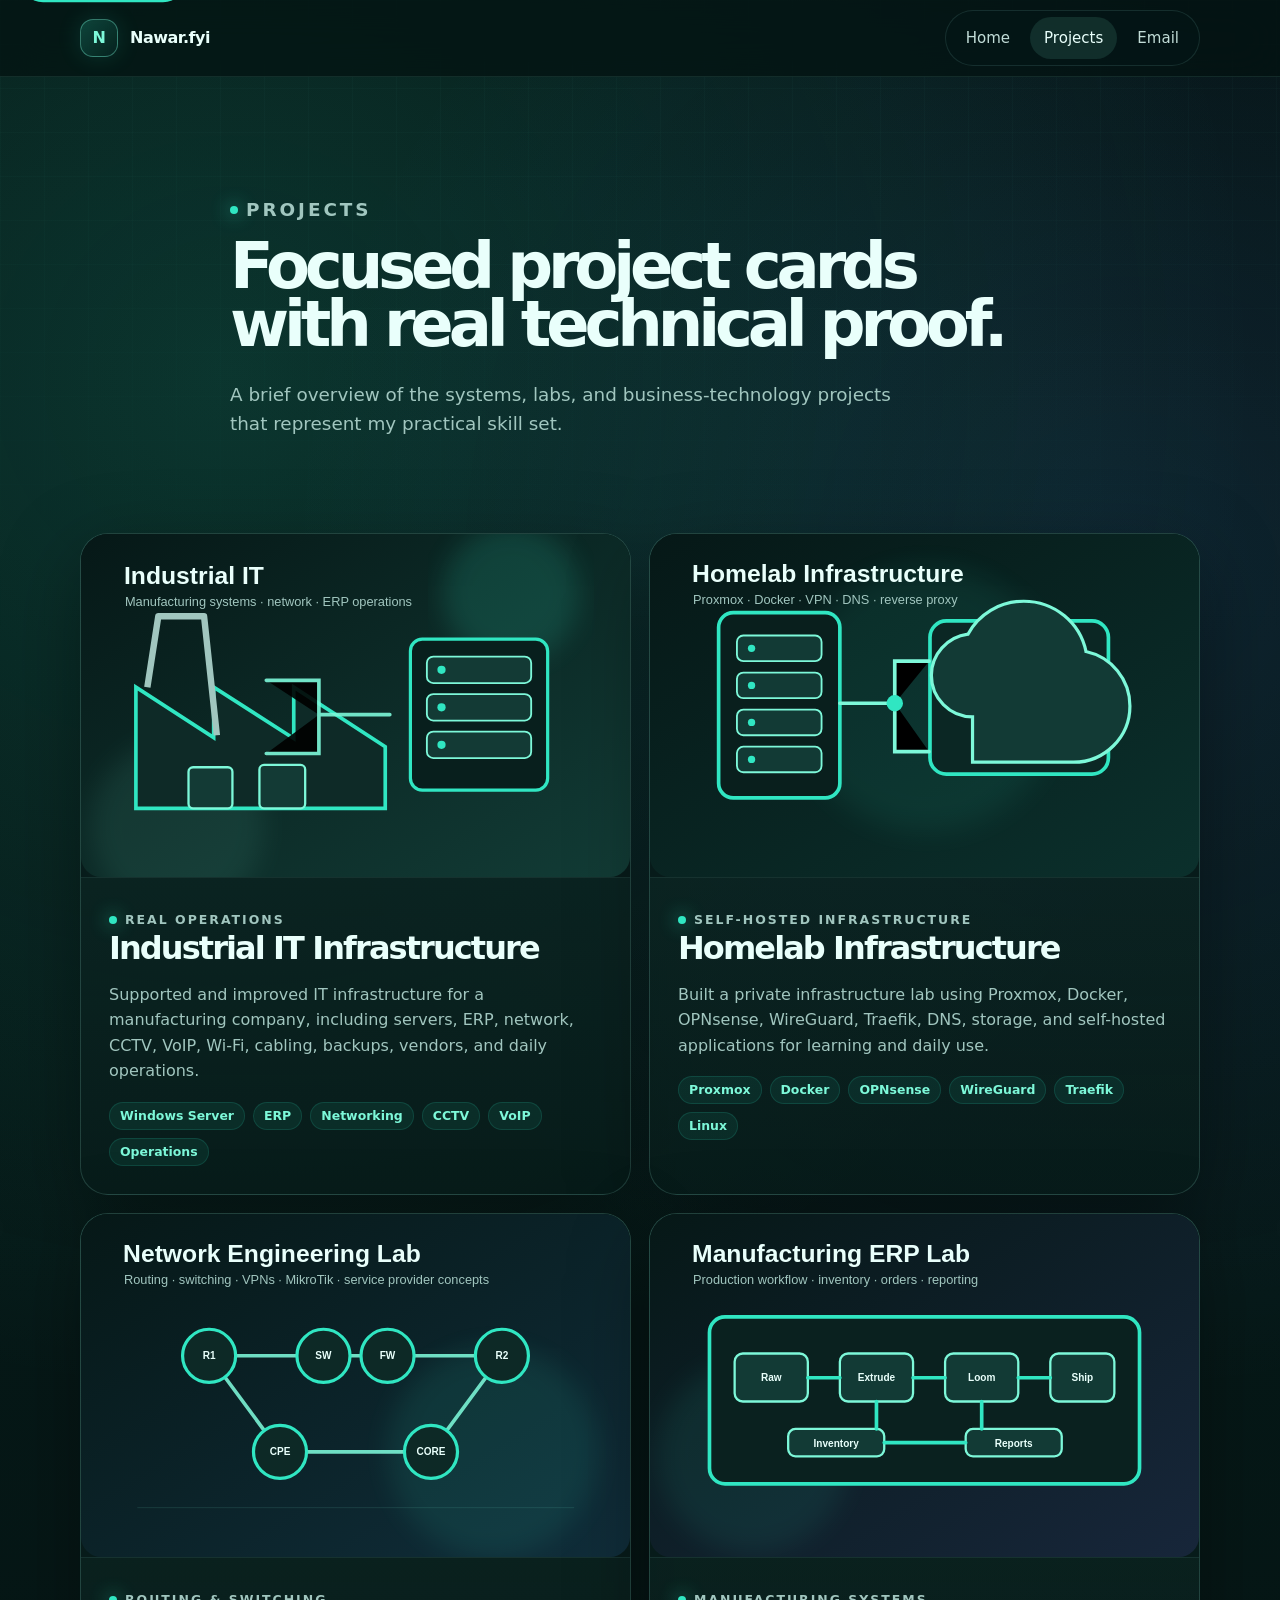
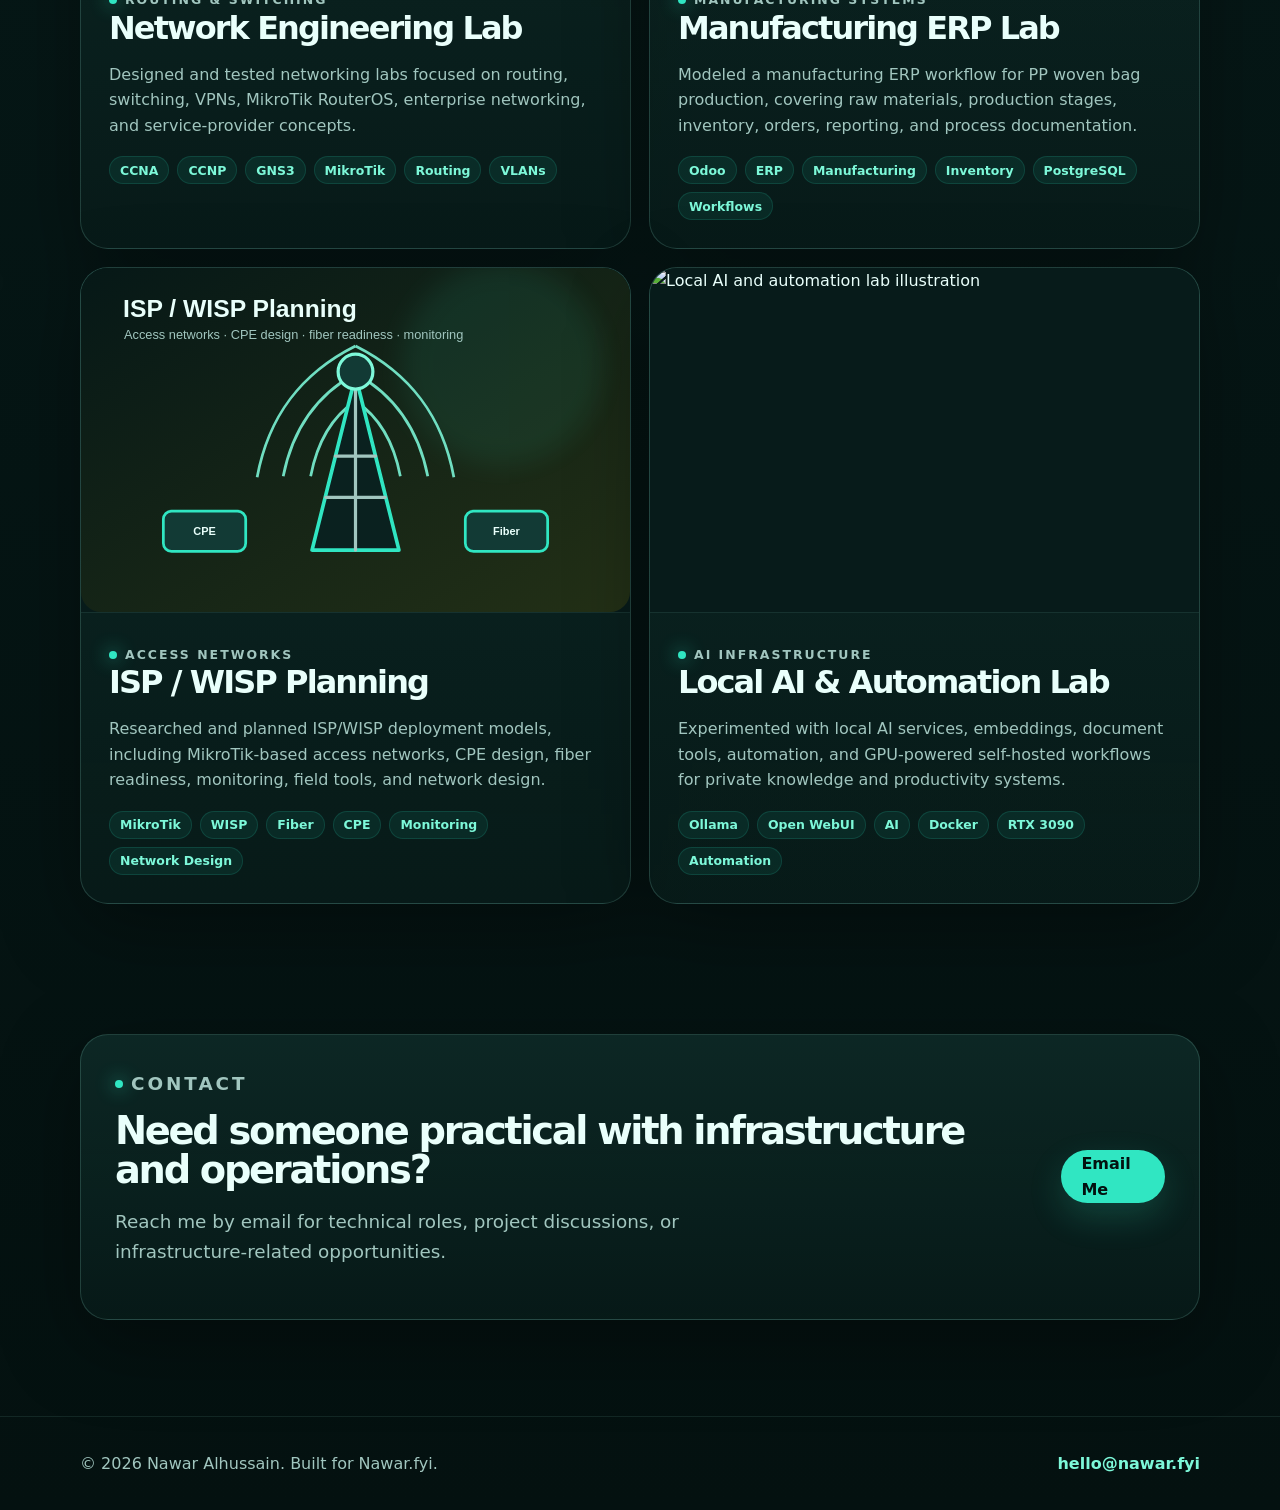
==== projects.html @ 10128030 "Add files via upload" ====
<!doctype html>
<html lang="en">
<head>
  <meta charset="utf-8" />
  <meta name="viewport" content="width=device-width, initial-scale=1" />
  <title>Projects — Nawar Alhussain</title>
  <meta name="description" content="Selected infrastructure, networking, ERP, WISP, and homelab projects by Nawar Alhussain." />
  <meta name="theme-color" content="#061817" />
  <meta property="og:title" content="Projects — Nawar Alhussain" />
  <meta property="og:description" content="Infrastructure, networking, ERP, WISP, and homelab projects." />
  <meta property="og:type" content="website" />
  <meta property="og:url" content="https://nawar.fyi/projects.html" />
  <meta property="og:image" content="https://nawar.fyi/assets/img/og-image.svg" />
  <link rel="icon" href="assets/img/favicon.svg" type="image/svg+xml" />
  <link rel="stylesheet" href="assets/css/styles.css" />
</head>
<body data-page="projects">
  <a class="skip-link" href="#main">Skip to content</a>
  <div id="site-header"></div>
  <main id="main"></main>
  <div id="site-footer"></div>
  <script src="assets/js/site-config.js"></script>
  <script src="assets/js/app.js"></script>
</body>
</html>
---- assets/css/styles.css ----
:root {
  --bg: #061817;
  --bg-soft: #0a211f;
  --bg-card: rgba(14, 42, 39, 0.82);
  --bg-card-solid: #0e2a27;
  --text: #e9fffb;
  --muted: #a1c6bf;
  --muted-strong: #c2ddd8;
  --line: rgba(148, 230, 216, 0.18);
  --accent: #30e6c2;
  --accent-2: #7df8d9;
  --accent-dark: #0a8f7d;
  --shadow: 0 24px 80px rgba(0, 0, 0, 0.35);
  --radius-lg: 28px;
  --radius-md: 20px;
  --radius-sm: 14px;
  --container: 1120px;
}

* { box-sizing: border-box; }

html {
  scroll-behavior: smooth;
  background: var(--bg);
}

body {
  margin: 0;
  font-family: Inter, ui-sans-serif, system-ui, -apple-system, BlinkMacSystemFont, "Segoe UI", sans-serif;
  background:
    radial-gradient(circle at 18% 12%, rgba(48, 230, 194, 0.16), transparent 35%),
    radial-gradient(circle at 88% 18%, rgba(83, 149, 255, 0.12), transparent 30%),
    linear-gradient(180deg, #041211 0%, var(--bg) 42%, #041110 100%);
  color: var(--text);
  line-height: 1.6;
  min-height: 100vh;
}

body::before {
  content: "";
  position: fixed;
  inset: 0;
  pointer-events: none;
  background-image:
    linear-gradient(rgba(125, 248, 217, 0.035) 1px, transparent 1px),
    linear-gradient(90deg, rgba(125, 248, 217, 0.035) 1px, transparent 1px);
  background-size: 44px 44px;
  mask-image: linear-gradient(180deg, rgba(0,0,0,0.78), transparent 75%);
}

img {
  max-width: 100%;
  display: block;
}

a {
  color: inherit;
  text-decoration: none;
}

p, h1, h2, h3 { margin-top: 0; }

.container {
  width: min(var(--container), calc(100% - 40px));
  margin-inline: auto;
}

.narrow {
  max-width: 820px;
}

.skip-link {
  position: absolute;
  left: 20px;
  top: 20px;
  transform: translateY(-140%);
  padding: 10px 14px;
  border-radius: 999px;
  background: var(--accent);
  color: #03110f;
  font-weight: 800;
  z-index: 100;
}

.skip-link:focus { transform: translateY(0); }

.site-header {
  position: sticky;
  top: 0;
  z-index: 20;
  backdrop-filter: blur(20px);
  background: rgba(4, 18, 17, 0.72);
  border-bottom: 1px solid rgba(148, 230, 216, 0.10);
}

.nav-wrap {
  display: flex;
  align-items: center;
  justify-content: space-between;
  min-height: 76px;
  gap: 24px;
}

.brand {
  display: inline-flex;
  align-items: center;
  gap: 12px;
  font-weight: 850;
  letter-spacing: -0.03em;
}

.brand-mark {
  display: grid;
  place-items: center;
  width: 38px;
  height: 38px;
  border: 1px solid rgba(125, 248, 217, 0.38);
  border-radius: 13px;
  background: linear-gradient(135deg, rgba(48, 230, 194, 0.22), rgba(48, 230, 194, 0.05));
  color: var(--accent-2);
  box-shadow: 0 0 24px rgba(48, 230, 194, 0.14);
}

.brand-text { color: var(--text); }

.site-nav {
  display: flex;
  align-items: center;
  gap: 6px;
  padding: 6px;
  border: 1px solid rgba(148, 230, 216, 0.12);
  border-radius: 999px;
  background: rgba(6, 24, 23, 0.62);
}

.site-nav a {
  padding: 9px 14px;
  border-radius: 999px;
  color: var(--muted-strong);
  font-size: 0.94rem;
  transition: 180ms ease;
}

.site-nav a:hover,
.site-nav a[aria-current="page"] {
  color: var(--text);
  background: rgba(125, 248, 217, 0.11);
}

.section {
  padding: 96px 0;
  position: relative;
}

.compact-section { padding-top: 44px; }

.hero {
  padding-top: 112px;
  padding-bottom: 72px;
}

.hero-grid {
  display: grid;
  grid-template-columns: minmax(0, 1.1fr) minmax(320px, 0.9fr);
  gap: 56px;
  align-items: center;
}

.eyebrow {
  display: inline-flex;
  align-items: center;
  gap: 8px;
  color: var(--accent-2);
  font-size: 0.78rem;
  font-weight: 800;
  text-transform: uppercase;
  letter-spacing: 0.16em;
  margin-bottom: 14px;
}

.eyebrow::before {
  content: "";
  width: 8px;
  height: 8px;
  border-radius: 50%;
  background: var(--accent);
  box-shadow: 0 0 18px rgba(48, 230, 194, 0.9);
}

h1 {
  font-size: clamp(3.1rem, 7vw, 6.7rem);
  line-height: 0.9;
  letter-spacing: -0.08em;
  margin-bottom: 26px;
  max-width: 780px;
}

h2 {
  font-size: clamp(2rem, 4vw, 3.35rem);
  line-height: 1;
  letter-spacing: -0.06em;
  margin-bottom: 18px;
}

h3 {
  font-size: 1.2rem;
  line-height: 1.2;
  letter-spacing: -0.03em;
  margin-bottom: 10px;
}

.hero-lead,
.page-hero p,
.section-heading p,
.contact-card p {
  color: var(--muted);
  font-size: 1.15rem;
  max-width: 690px;
}

.hero-actions {
  display: flex;
  flex-wrap: wrap;
  gap: 14px;
  margin-top: 34px;
}

.button {
  display: inline-flex;
  align-items: center;
  justify-content: center;
  min-height: 48px;
  padding: 0 19px;
  border-radius: 999px;
  font-weight: 850;
  border: 1px solid transparent;
  transition: transform 180ms ease, border-color 180ms ease, background 180ms ease;
}

.button:hover { transform: translateY(-2px); }

.button-primary {
  background: var(--accent);
  color: #03110f;
  box-shadow: 0 14px 34px rgba(48, 230, 194, 0.18);
}

.button-ghost {
  border-color: rgba(148, 230, 216, 0.20);
  color: var(--text);
  background: rgba(255, 255, 255, 0.03);
}

.hero-card,
.skill-card,
.project-card,
.contact-card {
  border: 1px solid var(--line);
  background: linear-gradient(180deg, rgba(14, 42, 39, 0.88), rgba(8, 28, 26, 0.78));
  box-shadow: var(--shadow);
}

.hero-card {
  position: relative;
  overflow: hidden;
  padding: 28px;
  border-radius: var(--radius-lg);
}

.hero-card::after {
  content: "";
  position: absolute;
  inset: auto -60px -80px auto;
  width: 220px;
  height: 220px;
  background: radial-gradient(circle, rgba(48, 230, 194, 0.16), transparent 65%);
}

.status-row {
  display: flex;
  align-items: flex-start;
  gap: 10px;
  color: var(--muted-strong);
  font-size: 0.95rem;
  margin-bottom: 18px;
}

.status-dot {
  flex: 0 0 auto;
  width: 10px;
  height: 10px;
  margin-top: 7px;
  border-radius: 50%;
  background: var(--accent);
  box-shadow: 0 0 18px rgba(48, 230, 194, 0.9);
}

.signal-card {
  padding: 22px;
  border: 1px solid rgba(148, 230, 216, 0.16);
  border-radius: 20px;
  background: rgba(4, 18, 17, 0.44);
  margin-bottom: 18px;
}

.signal-label {
  display: block;
  color: var(--muted);
  font-size: 0.85rem;
  margin-bottom: 8px;
}

.signal-card strong {
  display: block;
  font-size: clamp(1.6rem, 3vw, 2.3rem);
  line-height: 1;
  letter-spacing: -0.05em;
}

.metric-grid {
  display: grid;
  grid-template-columns: repeat(2, 1fr);
  gap: 12px;
}

.metric-grid div {
  padding: 16px;
  border-radius: 18px;
  background: rgba(255, 255, 255, 0.035);
  border: 1px solid rgba(148, 230, 216, 0.10);
}

.metric-grid strong,
.metric-grid span { display: block; }
.metric-grid strong { font-size: 0.98rem; }
.metric-grid span { color: var(--muted); font-size: 0.87rem; margin-top: 3px; }

.section-heading {
  margin-bottom: 32px;
}

.split-heading {
  display: flex;
  justify-content: space-between;
  align-items: end;
  gap: 24px;
}

.text-link {
  color: var(--accent-2);
  font-weight: 850;
  padding-bottom: 8px;
}

.skill-grid {
  display: grid;
  grid-template-columns: repeat(4, 1fr);
  gap: 16px;
}

.skill-card {
  padding: 24px;
  border-radius: var(--radius-md);
}

.skill-card img {
  width: 42px;
  height: 42px;
  margin-bottom: 18px;
}

.skill-card p,
.project-card p {
  color: var(--muted);
  margin-bottom: 0;
}

.project-grid {
  display: grid;
  gap: 18px;
}

.project-grid.three {
  grid-template-columns: repeat(3, 1fr);
}

.project-grid.two {
  grid-template-columns: repeat(2, 1fr);
}

.project-card {
  overflow: hidden;
  border-radius: var(--radius-lg);
  transition: transform 180ms ease, border-color 180ms ease;
}

.project-card:hover {
  transform: translateY(-4px);
  border-color: rgba(125, 248, 217, 0.34);
}

.project-image {
  display: block;
  overflow: hidden;
  background: #071b1a;
  border-bottom: 1px solid rgba(148, 230, 216, 0.11);
}

.project-image img {
  width: 100%;
  aspect-ratio: 16 / 10;
  object-fit: cover;
}

.project-body {
  padding: 24px;
}

.project-card-large .project-body {
  padding: 28px;
}

.project-card-large h2 {
  font-size: clamp(1.7rem, 2.5vw, 2.4rem);
}

.tag-list {
  display: flex;
  flex-wrap: wrap;
  gap: 8px;
  margin-top: 18px;
}

.tag-list span {
  display: inline-flex;
  align-items: center;
  min-height: 28px;
  padding: 0 10px;
  border-radius: 999px;
  color: var(--accent-2);
  background: rgba(48, 230, 194, 0.08);
  border: 1px solid rgba(48, 230, 194, 0.14);
  font-size: 0.78rem;
  font-weight: 750;
}

.contact-band { padding-top: 34px; }

.contact-card {
  display: flex;
  align-items: center;
  justify-content: space-between;
  gap: 32px;
  padding: 34px;
  border-radius: var(--radius-lg);
}

.contact-card h2 {
  font-size: clamp(1.7rem, 3vw, 2.6rem);
}

.site-footer {
  padding: 34px 0;
  color: var(--muted);
  border-top: 1px solid rgba(148, 230, 216, 0.10);
}

.footer-wrap {
  display: flex;
  justify-content: space-between;
  gap: 20px;
  align-items: center;
}

.footer-wrap p { margin: 0; }
.footer-wrap a { color: var(--accent-2); font-weight: 750; }

.page-hero {
  padding-top: 118px;
  padding-bottom: 44px;
}

.page-hero h1 {
  max-width: 860px;
  font-size: clamp(2.7rem, 5vw, 5.4rem);
}

.projects-section { padding-top: 32px; }

@media (max-width: 920px) {
  .hero-grid,
  .project-grid.two,
  .project-grid.three,
  .skill-grid {
    grid-template-columns: 1fr;
  }

  .hero {
    padding-top: 78px;
  }

  .skill-grid {
    grid-template-columns: repeat(2, 1fr);
  }

  .split-heading,
  .contact-card,
  .footer-wrap {
    align-items: flex-start;
    flex-direction: column;
  }
}

@media (max-width: 620px) {
  .container {
    width: min(100% - 28px, var(--container));
  }

  .nav-wrap {
    min-height: auto;
    padding: 14px 0;
    align-items: flex-start;
    flex-direction: column;
  }

  .site-nav {
    width: 100%;
    justify-content: space-between;
  }

  .site-nav a {
    flex: 1;
    text-align: center;
    padding-inline: 8px;
  }

  .section {
    padding: 64px 0;
  }

  .hero { padding-top: 52px; }
  .page-hero { padding-top: 70px; }

  h1 {
    font-size: clamp(2.75rem, 16vw, 4.7rem);
  }

  .hero-lead,
  .page-hero p {
    font-size: 1.02rem;
  }

  .hero-card,
  .contact-card {
    padding: 22px;
  }

  .metric-grid,
  .skill-grid {
    grid-template-columns: 1fr;
  }

  .hero-actions .button,
  .contact-card .button {
    width: 100%;
  }
}
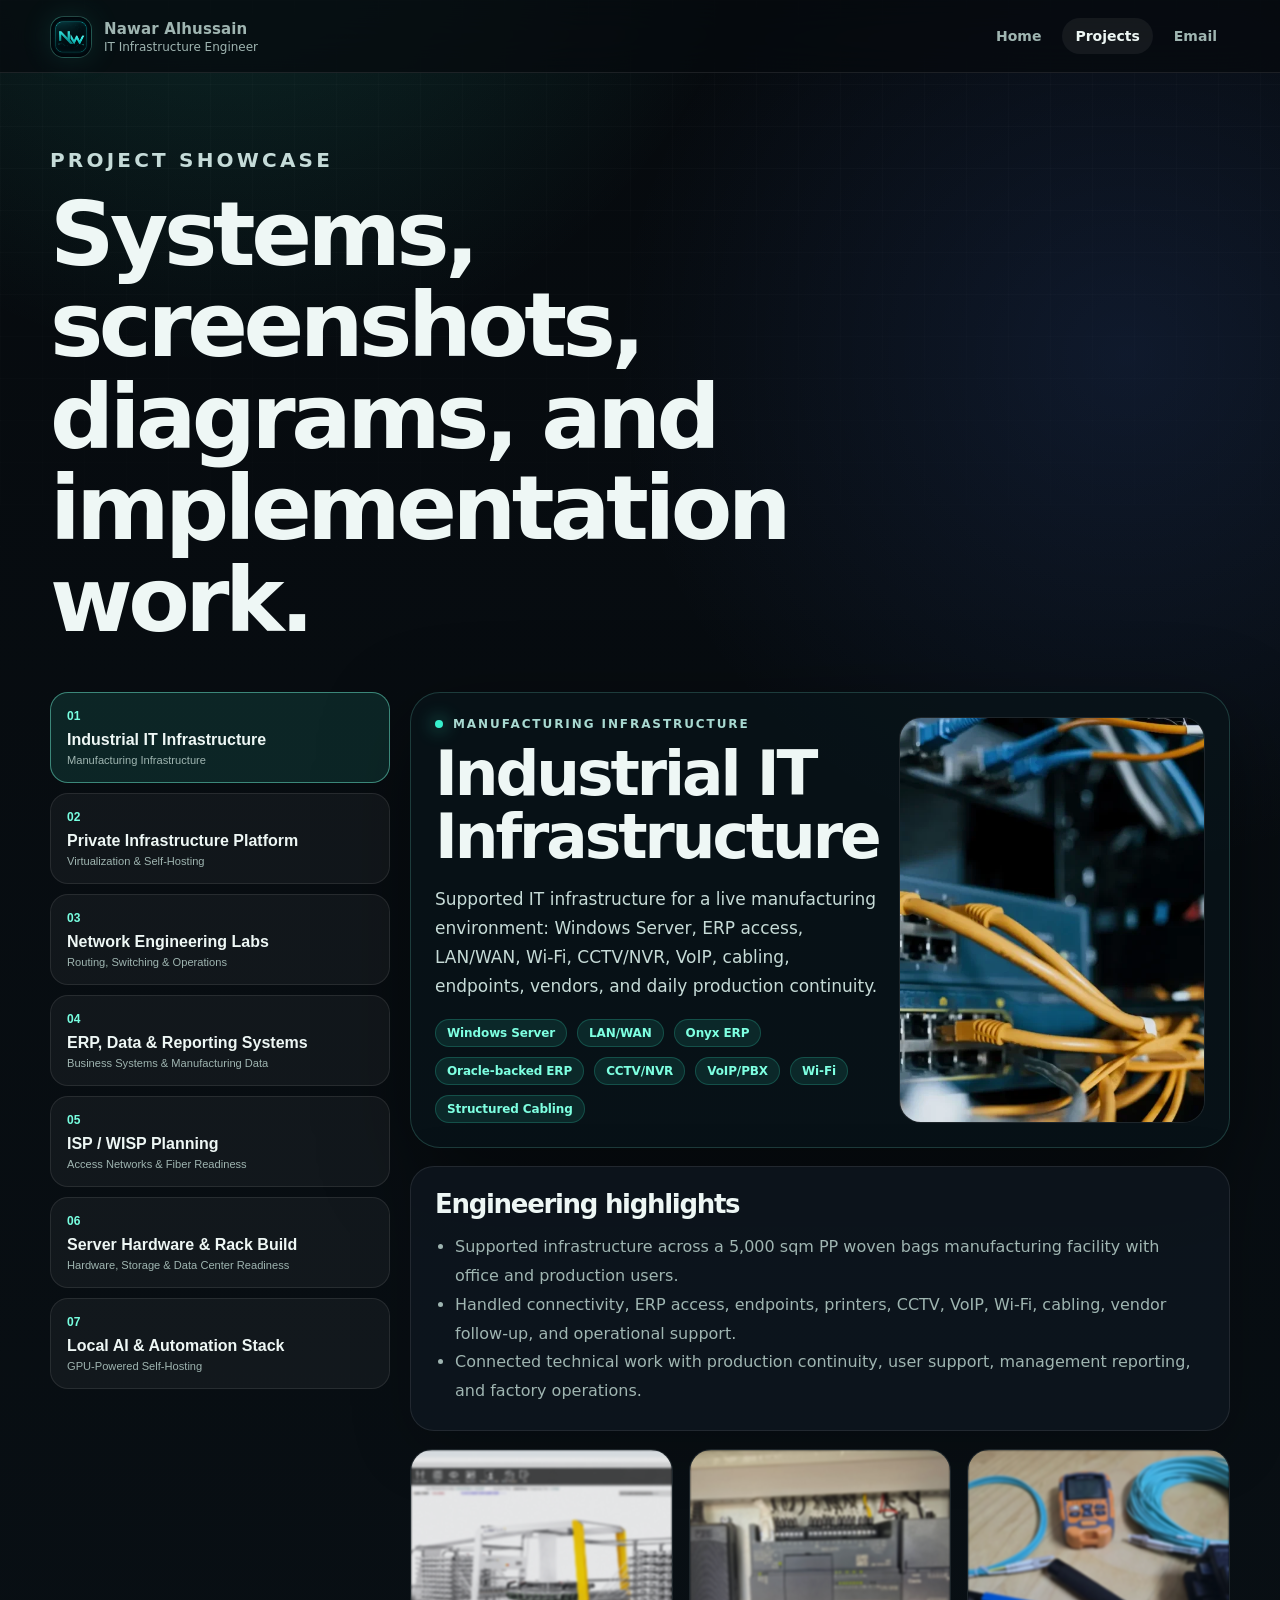
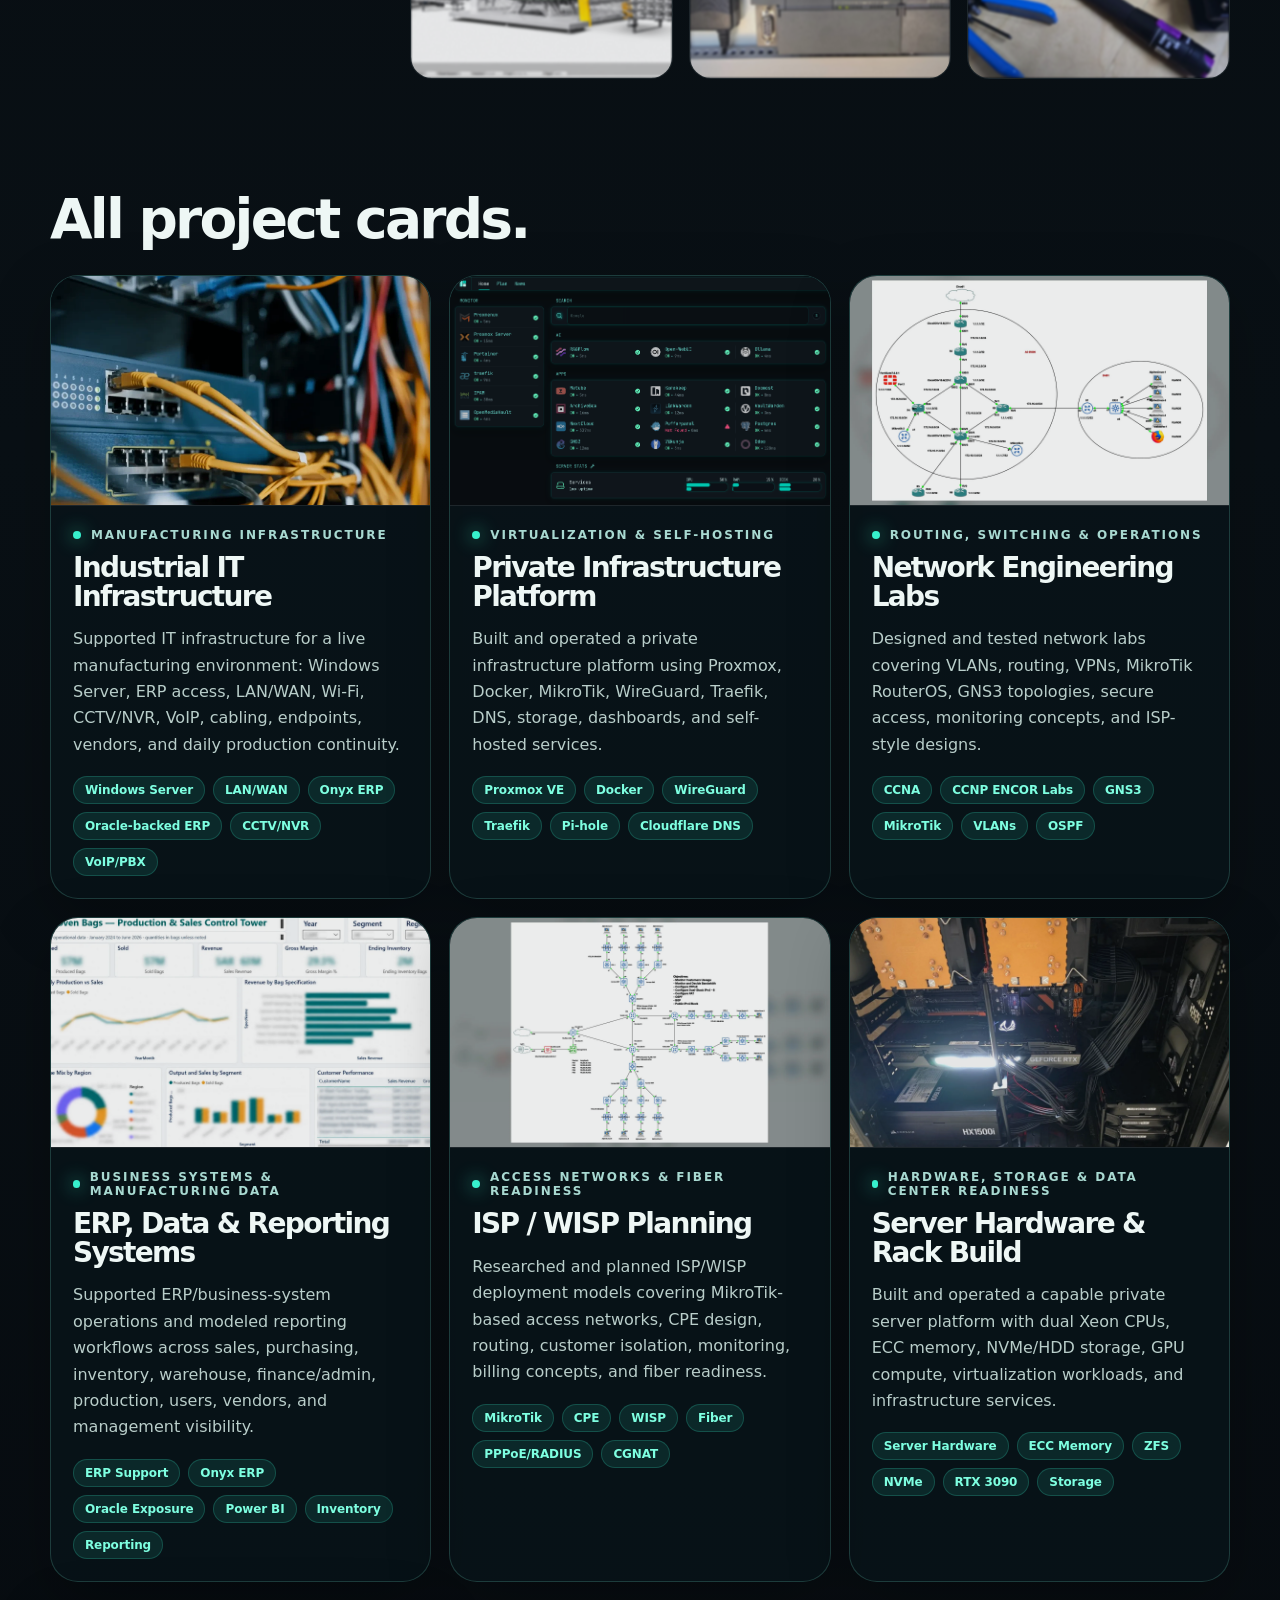
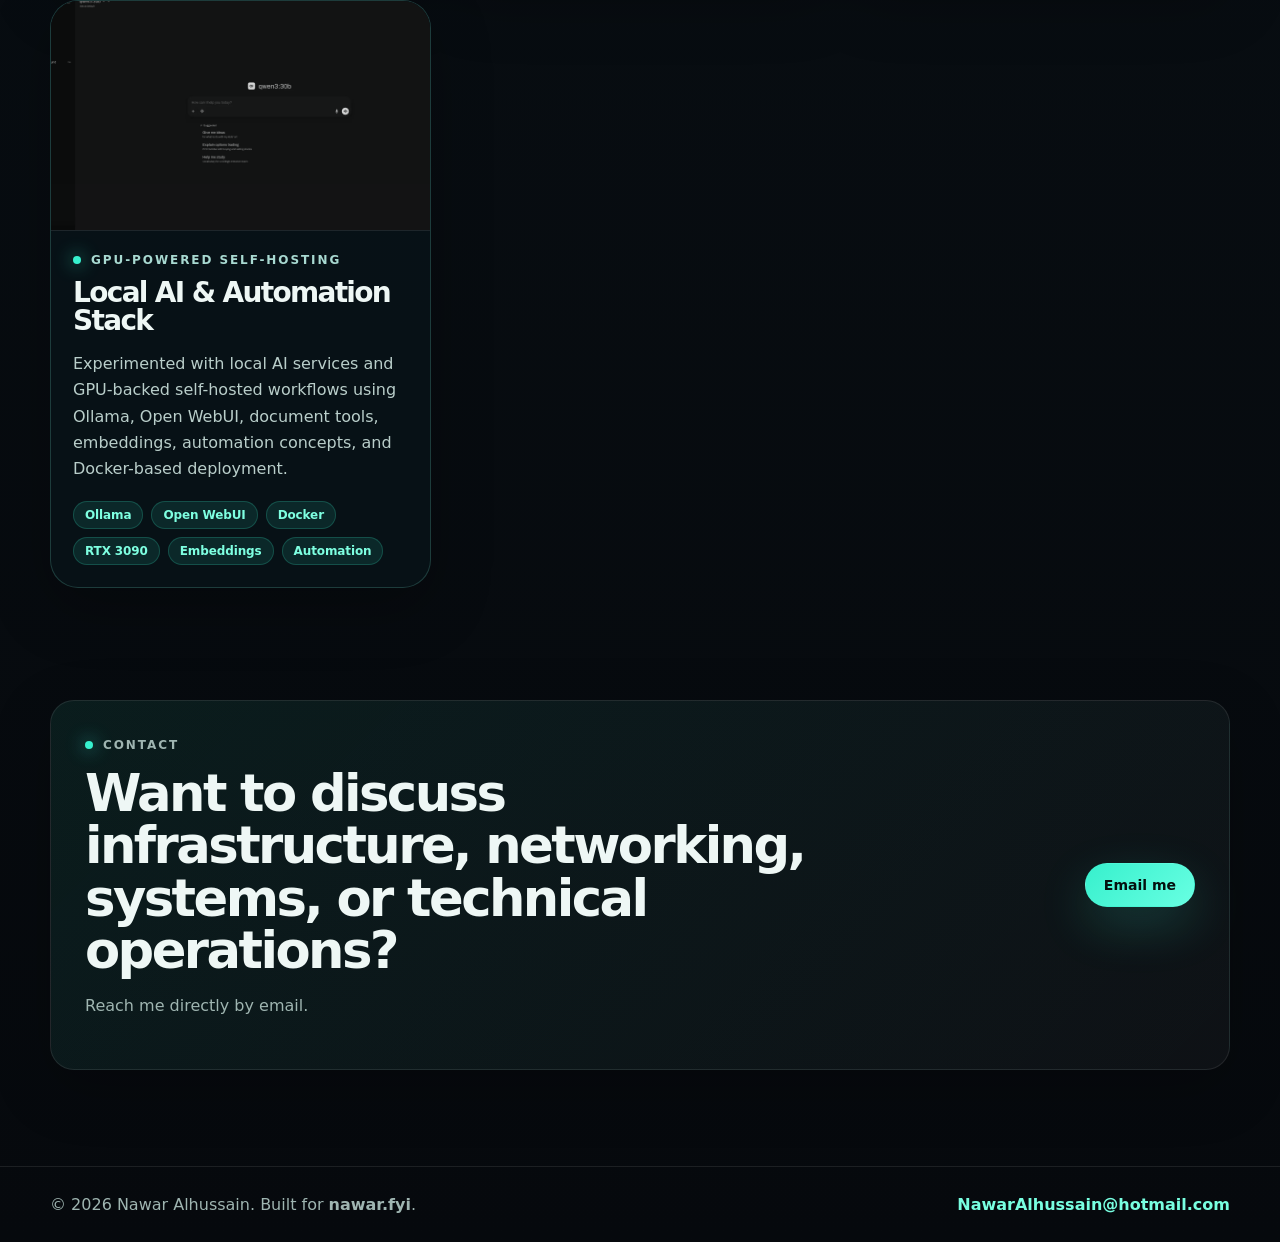
==== commit 48a9c49f: "Update portfolio site" ====
--- a/projects.html
+++ b/projects.html
@@ -4,22 +4,73 @@
   <meta charset="utf-8" />
   <meta name="viewport" content="width=device-width, initial-scale=1" />
   <title>Projects — Nawar Alhussain</title>
-  <meta name="description" content="Selected infrastructure, networking, ERP, WISP, and homelab projects by Nawar Alhussain." />
-  <meta name="theme-color" content="#061817" />
-  <meta property="og:title" content="Projects — Nawar Alhussain" />
-  <meta property="og:description" content="Infrastructure, networking, ERP, WISP, and homelab projects." />
-  <meta property="og:type" content="website" />
-  <meta property="og:url" content="https://nawar.fyi/projects.html" />
-  <meta property="og:image" content="https://nawar.fyi/assets/img/og-image.svg" />
-  <link rel="icon" href="assets/img/favicon.svg" type="image/svg+xml" />
+  <meta name="description" content="Engineering project showcase for Nawar Alhussain: infrastructure, networking, systems, ERP/data, industrial IT, homelab, ISP/WISP, and AI stack." />
+  <link rel="icon" type="image/png" sizes="32x32" href="assets/img/brand/favicon-32.png" />
+  <link rel="apple-touch-icon" href="assets/img/brand/apple-touch-icon.png" />
   <link rel="stylesheet" href="assets/css/styles.css" />
 </head>
-<body data-page="projects">
-  <a class="skip-link" href="#main">Skip to content</a>
-  <div id="site-header"></div>
-  <main id="main"></main>
-  <div id="site-footer"></div>
-  <script src="assets/js/site-config.js"></script>
+<body>
+  <header class="site-header">
+    <div class="container nav">
+      <a class="brand" href="index.html" aria-label="Nawar Alhussain home">
+        <span class="brand-mark"><img src="assets/img/brand/nw-logo.png" alt="NW logo" /></span>
+        <span>
+          <strong data-site-name>Nawar Alhussain</strong>
+          <span data-site-title>IT Infrastructure Engineer</span>
+        </span>
+      </a>
+      <nav class="nav-links" aria-label="Main navigation">
+        <a href="index.html">Home</a>
+        <a class="active" href="projects.html">Projects</a>
+        <a data-mailto href="mailto:NawarAlhussain@hotmail.com">Email</a>
+      </nav>
+    </div>
+  </header>
+
+  <main>
+    <section class="page-hero">
+      <div class="container">
+        <p class="kicker">Project showcase</p>
+        <h1>Systems, screenshots, diagrams, and implementation work.</h1>
+      </div>
+    </section>
+
+    <section class="section compact">
+      <div class="container project-workbench">
+        <aside class="project-tabs" data-project-tabs aria-label="Project tabs"></aside>
+        <div class="project-panels" data-project-panels></div>
+      </div>
+    </section>
+
+    <section class="section">
+      <div class="container">
+        <div class="section-header">
+          <h2>All project cards.</h2>
+        </div>
+        <div class="project-grid" data-projects-grid></div>
+      </div>
+    </section>
+
+    <section class="section">
+      <div class="container contact-card reveal">
+        <div>
+          <p class="eyebrow"><span></span>Contact</p>
+          <h2>Want to discuss infrastructure, networking, systems, or technical operations?</h2>
+          <p>Reach me directly by email.</p>
+        </div>
+        <a class="button primary" data-mailto href="mailto:NawarAlhussain@hotmail.com">Email me</a>
+      </div>
+    </section>
+  </main>
+
+  <footer class="site-footer">
+    <div class="container footer-row">
+      <span>© 2026 <span data-site-name>Nawar Alhussain</span>. Built for <strong>nawar.fyi</strong>.</span>
+      <a data-mailto data-site-email href="mailto:NawarAlhussain@hotmail.com">NawarAlhussain@hotmail.com</a>
+    </div>
+  </footer>
+
+  <script src="assets/js/site-data.js"></script>
   <script src="assets/js/app.js"></script>
 </body>
 </html>
--- a/assets/css/styles.css
+++ b/assets/css/styles.css
@@ -1,39 +1,36 @@
 :root {
-  --bg: #061817;
-  --bg-soft: #0a211f;
-  --bg-card: rgba(14, 42, 39, 0.82);
-  --bg-card-solid: #0e2a27;
-  --text: #e9fffb;
-  --muted: #a1c6bf;
-  --muted-strong: #c2ddd8;
-  --line: rgba(148, 230, 216, 0.18);
-  --accent: #30e6c2;
-  --accent-2: #7df8d9;
-  --accent-dark: #0a8f7d;
-  --shadow: 0 24px 80px rgba(0, 0, 0, 0.35);
-  --radius-lg: 28px;
-  --radius-md: 20px;
-  --radius-sm: 14px;
-  --container: 1120px;
+  --bg: #070b0f;
+  --bg-2: #0b1118;
+  --panel: rgba(15, 22, 31, 0.78);
+  --panel-solid: #111924;
+  --panel-2: rgba(20, 31, 44, 0.74);
+  --text: #eef7f5;
+  --muted: #9fb5b1;
+  --line: rgba(126, 255, 225, 0.18);
+  --line-soft: rgba(255, 255, 255, 0.09);
+  --accent: #37f0cd;
+  --accent-2: #78ffe1;
+  --accent-dark: #05372f;
+  --warning: #f5cf6f;
+  --shadow: 0 28px 90px rgba(0, 0, 0, 0.45);
+  --radius: 24px;
+  --max: 1180px;
+  --font: Inter, ui-sans-serif, system-ui, -apple-system, BlinkMacSystemFont, "Segoe UI", sans-serif;
 }
 
 * { box-sizing: border-box; }
 
-html {
-  scroll-behavior: smooth;
-  background: var(--bg);
-}
+html { scroll-behavior: smooth; }
 
 body {
   margin: 0;
-  font-family: Inter, ui-sans-serif, system-ui, -apple-system, BlinkMacSystemFont, "Segoe UI", sans-serif;
+  min-height: 100vh;
+  color: var(--text);
+  font-family: var(--font);
   background:
-    radial-gradient(circle at 18% 12%, rgba(48, 230, 194, 0.16), transparent 35%),
-    radial-gradient(circle at 88% 18%, rgba(83, 149, 255, 0.12), transparent 30%),
-    linear-gradient(180deg, #041211 0%, var(--bg) 42%, #041110 100%);
-  color: var(--text);
-  line-height: 1.6;
-  min-height: 100vh;
+    radial-gradient(circle at 18% -4%, rgba(55, 240, 205, 0.16), transparent 34rem),
+    radial-gradient(circle at 88% 8%, rgba(79, 130, 255, 0.12), transparent 32rem),
+    linear-gradient(180deg, #060a0e 0%, #091015 46%, #06090d 100%);
 }
 
 body::before {
@@ -42,526 +39,639 @@
   inset: 0;
   pointer-events: none;
   background-image:
-    linear-gradient(rgba(125, 248, 217, 0.035) 1px, transparent 1px),
-    linear-gradient(90deg, rgba(125, 248, 217, 0.035) 1px, transparent 1px);
-  background-size: 44px 44px;
-  mask-image: linear-gradient(180deg, rgba(0,0,0,0.78), transparent 75%);
-}
-
-img {
-  max-width: 100%;
-  display: block;
-}
-
-a {
-  color: inherit;
-  text-decoration: none;
-}
-
-p, h1, h2, h3 { margin-top: 0; }
+    linear-gradient(rgba(255,255,255,0.025) 1px, transparent 1px),
+    linear-gradient(90deg, rgba(255,255,255,0.018) 1px, transparent 1px);
+  background-size: 42px 42px;
+  mask-image: linear-gradient(to bottom, black, transparent 80%);
+  z-index: -1;
+}
+
+a { color: inherit; text-decoration: none; }
+
+img { max-width: 100%; display: block; }
 
 .container {
-  width: min(var(--container), calc(100% - 40px));
-  margin-inline: auto;
-}
-
-.narrow {
-  max-width: 820px;
-}
-
-.skip-link {
-  position: absolute;
-  left: 20px;
-  top: 20px;
-  transform: translateY(-140%);
-  padding: 10px 14px;
-  border-radius: 999px;
-  background: var(--accent);
-  color: #03110f;
-  font-weight: 800;
-  z-index: 100;
-}
-
-.skip-link:focus { transform: translateY(0); }
+  width: min(var(--max), calc(100% - 40px));
+  margin: 0 auto;
+}
 
 .site-header {
   position: sticky;
   top: 0;
   z-index: 20;
-  backdrop-filter: blur(20px);
-  background: rgba(4, 18, 17, 0.72);
-  border-bottom: 1px solid rgba(148, 230, 216, 0.10);
-}
-
-.nav-wrap {
+  backdrop-filter: blur(18px);
+  background: rgba(6, 10, 14, 0.74);
+  border-bottom: 1px solid var(--line-soft);
+}
+
+.nav {
+  height: 72px;
   display: flex;
   align-items: center;
   justify-content: space-between;
-  min-height: 76px;
   gap: 24px;
 }
 
 .brand {
+  display: flex;
+  align-items: center;
+  gap: 12px;
+  min-width: 0;
+}
+
+.brand-mark {
+  width: 42px;
+  height: 42px;
+  display: grid;
+  place-items: center;
+  border: 1px solid var(--line);
+  border-radius: 14px;
+  background: linear-gradient(135deg, rgba(55,240,205,0.20), rgba(255,255,255,0.04));
+  color: var(--accent-2);
+  box-shadow: 0 0 32px rgba(55, 240, 205, 0.12);
+  font-weight: 900;
+}
+
+.brand strong { display: block; font-size: 15px; letter-spacing: 0.01em; }
+.brand span { display: block; color: var(--muted); font-size: 12px; margin-top: 2px; }
+
+.nav-links {
+  display: flex;
+  align-items: center;
+  gap: 8px;
+}
+
+.nav-links a {
+  color: var(--muted);
+  font-size: 14px;
+  font-weight: 700;
+  padding: 10px 13px;
+  border-radius: 999px;
+  transition: color 160ms ease, background 160ms ease;
+}
+
+.nav-links a:hover,
+.nav-links a.active {
+  color: var(--text);
+  background: rgba(255,255,255,0.06);
+}
+
+.button {
   display: inline-flex;
   align-items: center;
-  gap: 12px;
-  font-weight: 850;
-  letter-spacing: -0.03em;
-}
-
-.brand-mark {
-  display: grid;
-  place-items: center;
-  width: 38px;
-  height: 38px;
-  border: 1px solid rgba(125, 248, 217, 0.38);
-  border-radius: 13px;
-  background: linear-gradient(135deg, rgba(48, 230, 194, 0.22), rgba(48, 230, 194, 0.05));
+  justify-content: center;
+  gap: 10px;
+  min-height: 44px;
+  padding: 0 18px;
+  border-radius: 999px;
+  border: 1px solid var(--line);
+  background: rgba(255, 255, 255, 0.045);
+  color: var(--text);
+  font-weight: 900;
+  font-size: 14px;
+  box-shadow: none;
+  transition: transform 160ms ease, border-color 160ms ease, background 160ms ease;
+}
+
+.button:hover { transform: translateY(-1px); border-color: rgba(120, 255, 225, 0.45); background: rgba(255,255,255,0.075); }
+.button.primary { background: linear-gradient(135deg, var(--accent), #68ffe2); color: #04100e; border-color: transparent; box-shadow: 0 18px 50px rgba(55,240,205,0.19); }
+.button.ghost { color: var(--accent-2); }
+
+.hero {
+  padding: 74px 0 52px;
+}
+
+.hero-grid {
+  display: grid;
+  grid-template-columns: 1.02fr 0.98fr;
+  gap: 38px;
+  align-items: center;
+}
+
+.kicker,
+.eyebrow {
+  margin: 0 0 12px;
   color: var(--accent-2);
-  box-shadow: 0 0 24px rgba(48, 230, 194, 0.14);
-}
-
-.brand-text { color: var(--text); }
-
-.site-nav {
-  display: flex;
-  align-items: center;
-  gap: 6px;
-  padding: 6px;
-  border: 1px solid rgba(148, 230, 216, 0.12);
-  border-radius: 999px;
-  background: rgba(6, 24, 23, 0.62);
-}
-
-.site-nav a {
-  padding: 9px 14px;
-  border-radius: 999px;
-  color: var(--muted-strong);
-  font-size: 0.94rem;
-  transition: 180ms ease;
-}
-
-.site-nav a:hover,
-.site-nav a[aria-current="page"] {
-  color: var(--text);
-  background: rgba(125, 248, 217, 0.11);
-}
-
-.section {
-  padding: 96px 0;
-  position: relative;
-}
-
-.compact-section { padding-top: 44px; }
-
-.hero {
-  padding-top: 112px;
-  padding-bottom: 72px;
-}
-
-.hero-grid {
-  display: grid;
-  grid-template-columns: minmax(0, 1.1fr) minmax(320px, 0.9fr);
-  gap: 56px;
-  align-items: center;
-}
-
-.eyebrow {
-  display: inline-flex;
-  align-items: center;
-  gap: 8px;
-  color: var(--accent-2);
-  font-size: 0.78rem;
-  font-weight: 800;
   text-transform: uppercase;
   letter-spacing: 0.16em;
-  margin-bottom: 14px;
-}
-
-.eyebrow::before {
-  content: "";
-  width: 8px;
-  height: 8px;
-  border-radius: 50%;
-  background: var(--accent);
-  box-shadow: 0 0 18px rgba(48, 230, 194, 0.9);
-}
-
-h1 {
-  font-size: clamp(3.1rem, 7vw, 6.7rem);
-  line-height: 0.9;
-  letter-spacing: -0.08em;
-  margin-bottom: 26px;
-  max-width: 780px;
-}
-
-h2 {
-  font-size: clamp(2rem, 4vw, 3.35rem);
-  line-height: 1;
-  letter-spacing: -0.06em;
-  margin-bottom: 18px;
-}
-
-h3 {
-  font-size: 1.2rem;
-  line-height: 1.2;
-  letter-spacing: -0.03em;
-  margin-bottom: 10px;
-}
-
-.hero-lead,
-.page-hero p,
-.section-heading p,
-.contact-card p {
-  color: var(--muted);
-  font-size: 1.15rem;
-  max-width: 690px;
-}
-
-.hero-actions {
-  display: flex;
-  flex-wrap: wrap;
-  gap: 14px;
-  margin-top: 34px;
-}
-
-.button {
+  font-weight: 900;
+  font-size: 12px;
+}
+
+.eyebrow { color: #a8d9d1; display: flex; align-items: center; gap: 10px; }
+.eyebrow span { width: 8px; height: 8px; border-radius: 999px; background: var(--accent); box-shadow: 0 0 18px rgba(55,240,205,0.9); }
+
+h1, h2, h3 { margin: 0; line-height: 1.02; letter-spacing: -0.05em; }
+
+.hero h1 {
+  font-size: clamp(54px, 8vw, 60px);
+  max-width: 820px;
+}
+
+.hero h1 .muted-line { display: block; }
+.hero h1 .title-line { display: block; color: var(--accent-2); }
+
+.lead {
+  margin: 24px 0 0;
+  color: #c6dbd7;
+  max-width: 720px;
+  font-size: clamp(18px, 2.1vw, 23px);
+  line-height: 1.6;
+}
+
+.hero-actions { display: flex; gap: 12px; flex-wrap: wrap; margin-top: 30px; }
+
+.chips { display: flex; flex-wrap: wrap; gap: 8px; }
+.chips.large { margin-top: 18px; gap: 10px; }
+.chip {
   display: inline-flex;
   align-items: center;
-  justify-content: center;
-  min-height: 48px;
-  padding: 0 19px;
+  min-height: 28px;
+  padding: 6px 11px;
   border-radius: 999px;
-  font-weight: 850;
-  border: 1px solid transparent;
-  transition: transform 180ms ease, border-color 180ms ease, background 180ms ease;
-}
-
-.button:hover { transform: translateY(-2px); }
-
-.button-primary {
-  background: var(--accent);
-  color: #03110f;
-  box-shadow: 0 14px 34px rgba(48, 230, 194, 0.18);
-}
-
-.button-ghost {
-  border-color: rgba(148, 230, 216, 0.20);
-  color: var(--text);
-  background: rgba(255, 255, 255, 0.03);
-}
-
-.hero-card,
-.skill-card,
-.project-card,
-.contact-card {
+  background: rgba(55,240,205,0.10);
+  border: 1px solid rgba(55,240,205,0.20);
+  color: #7effe1;
+  font-size: 12px;
+  font-weight: 900;
+  letter-spacing: -0.01em;
+}
+
+.hero-tags { margin-top: 24px; }
+
+.proof-board {
+  position: relative;
+  min-height: 520px;
   border: 1px solid var(--line);
-  background: linear-gradient(180deg, rgba(14, 42, 39, 0.88), rgba(8, 28, 26, 0.78));
+  border-radius: 32px;
+  background:
+    linear-gradient(180deg, rgba(255,255,255,0.065), rgba(255,255,255,0.02)),
+    rgba(9, 15, 21, 0.76);
   box-shadow: var(--shadow);
-}
-
-.hero-card {
-  position: relative;
-  overflow: hidden;
-  padding: 28px;
-  border-radius: var(--radius-lg);
-}
-
-.hero-card::after {
+  padding: 16px;
+  overflow: hidden;
+}
+
+.proof-board::after {
   content: "";
   position: absolute;
-  inset: auto -60px -80px auto;
-  width: 220px;
-  height: 220px;
-  background: radial-gradient(circle, rgba(48, 230, 194, 0.16), transparent 65%);
-}
-
-.status-row {
-  display: flex;
-  align-items: flex-start;
-  gap: 10px;
-  color: var(--muted-strong);
-  font-size: 0.95rem;
-  margin-bottom: 18px;
-}
-
-.status-dot {
-  flex: 0 0 auto;
-  width: 10px;
-  height: 10px;
-  margin-top: 7px;
-  border-radius: 50%;
-  background: var(--accent);
-  box-shadow: 0 0 18px rgba(48, 230, 194, 0.9);
-}
-
-.signal-card {
-  padding: 22px;
-  border: 1px solid rgba(148, 230, 216, 0.16);
-  border-radius: 20px;
-  background: rgba(4, 18, 17, 0.44);
-  margin-bottom: 18px;
-}
-
-.signal-label {
-  display: block;
-  color: var(--muted);
-  font-size: 0.85rem;
-  margin-bottom: 8px;
-}
-
-.signal-card strong {
-  display: block;
-  font-size: clamp(1.6rem, 3vw, 2.3rem);
-  line-height: 1;
-  letter-spacing: -0.05em;
-}
-
-.metric-grid {
-  display: grid;
-  grid-template-columns: repeat(2, 1fr);
-  gap: 12px;
-}
-
-.metric-grid div {
-  padding: 16px;
-  border-radius: 18px;
-  background: rgba(255, 255, 255, 0.035);
-  border: 1px solid rgba(148, 230, 216, 0.10);
-}
-
-.metric-grid strong,
-.metric-grid span { display: block; }
-.metric-grid strong { font-size: 0.98rem; }
-.metric-grid span { color: var(--muted); font-size: 0.87rem; margin-top: 3px; }
-
-.section-heading {
-  margin-bottom: 32px;
-}
-
-.split-heading {
+  inset: auto -20% -38% -20%;
+  height: 55%;
+  background: radial-gradient(circle, rgba(55,240,205,0.14), transparent 68%);
+  pointer-events: none;
+}
+
+.proof-board-header {
   display: flex;
   justify-content: space-between;
+  align-items: center;
+  gap: 12px;
+  padding: 10px 12px 16px;
+  color: var(--muted);
+  text-transform: uppercase;
+  letter-spacing: 0.14em;
+  font-size: 11px;
+  font-weight: 900;
+}
+
+.window-dots { display: flex; gap: 6px; }
+.window-dots span {
+  width: 8px; height: 8px; border-radius: 999px; background: rgba(255,255,255,0.25);
+}
+.window-dots span:nth-child(1) { background: #ff6f7d; }
+.window-dots span:nth-child(2) { background: #ffd56f; }
+.window-dots span:nth-child(3) { background: var(--accent); }
+
+.proof-mosaic {
+  position: relative;
+  display: grid;
+  grid-template-columns: 1.15fr 0.85fr;
+  grid-template-rows: 180px 126px 126px;
+  gap: 12px;
+  z-index: 1;
+}
+
+.proof-tile {
+  position: relative;
+  overflow: hidden;
+  border-radius: 20px;
+  border: 1px solid var(--line-soft);
+  background: #0e151d;
+}
+
+.proof-tile.large { grid-row: span 2; }
+.proof-tile.wide { grid-column: span 2; }
+
+.proof-tile img {
+  width: 100%; height: 100%; object-fit: cover;
+  opacity: 0.82;
+  filter: blur(1.1px) saturate(1.05);
+  transform: scale(1.02);
+}
+
+.proof-tile:hover img { filter: blur(0); opacity: 1; }
+
+.proof-tile-label {
+  position: absolute;
+  left: 12px;
+  bottom: 12px;
+  display: inline-flex;
+  align-items: center;
+  gap: 8px;
+  padding: 7px 10px;
+  border: 1px solid rgba(255,255,255,0.14);
+  border-radius: 999px;
+  background: rgba(4, 8, 12, 0.68);
+  backdrop-filter: blur(10px);
+  color: var(--text);
+  font-size: 12px;
+  font-weight: 900;
+}
+
+.section { padding: 56px 0; }
+.section.compact { padding-top: 20px; }
+
+.section-header {
+  display: flex;
   align-items: end;
+  justify-content: space-between;
+  gap: 28px;
+  margin-bottom: 28px;
+}
+
+.section-header h2 {
+  font-size: clamp(34px, 4.3vw, 58px);
+  max-width: 760px;
+}
+
+.section-header p {
+  color: var(--muted);
+  line-height: 1.7;
+  max-width: 460px;
+  margin: 0;
+}
+
+.stats-grid {
+  display: grid;
+  grid-template-columns: repeat(6, 1fr);
+  gap: 10px;
+  margin-top: 34px;
+}
+
+.stat-card {
+  min-height: 116px;
+  padding: 18px;
+  border: 1px solid var(--line-soft);
+  border-radius: 20px;
+  background: rgba(255,255,255,0.045);
+}
+.stat-card strong { display: block; font-size: 26px; letter-spacing: -0.04em; }
+.stat-card span { display: block; margin-top: 8px; color: var(--muted); line-height: 1.35; font-size: 13px; }
+
+.skill-grid {
+  display: grid;
+  grid-template-columns: repeat(4, 1fr);
+  gap: 14px;
+}
+
+.skill-card,
+.detail-card,
+.credential-card,
+.contact-card {
+  border: 1px solid var(--line-soft);
+  border-radius: var(--radius);
+  background: var(--panel);
+  box-shadow: 0 18px 60px rgba(0,0,0,0.22);
+}
+
+.skill-card { padding: 24px; }
+.skill-card h3 { font-size: 22px; }
+.skill-card p { color: var(--muted); line-height: 1.65; margin: 14px 0 0; }
+
+.skill-cloud-panel {
+  margin-top: 16px;
+  padding: 20px;
+  border: 1px solid var(--line);
+  border-radius: var(--radius);
+  background: rgba(7, 25, 22, 0.58);
+}
+
+.project-grid {
+  display: grid;
+  grid-template-columns: repeat(3, 1fr);
+  gap: 18px;
+}
+
+.project-card {
+  overflow: hidden;
+  border: 1px solid var(--line);
+  border-radius: 28px;
+  background: rgba(8, 20, 25, 0.76);
+  box-shadow: 0 20px 60px rgba(0,0,0,0.26);
+  transition: transform 170ms ease, border-color 170ms ease, background 170ms ease;
+}
+
+.project-card:hover {
+  transform: translateY(-4px);
+  border-color: rgba(120, 255, 225, 0.45);
+  background: rgba(10, 28, 33, 0.88);
+}
+
+.project-image-link { display: block; height: 230px; background: #081016; border-bottom: 1px solid var(--line-soft); overflow: hidden; }
+.project-image-link img { width: 100%; height: 100%; object-fit: cover; filter: blur(0.6px) saturate(1.05); opacity: 0.92; transform: scale(1.01); }
+.project-card:hover .project-image-link img { filter: blur(0); opacity: 1; }
+
+.project-card-body { padding: 22px; }
+.project-card h3 { font-size: 28px; letter-spacing: -0.06em; }
+.project-card p:not(.eyebrow) { color: #b9ceca; line-height: 1.65; margin: 15px 0 18px; }
+
+.credential-section {
+  display: grid;
+  grid-template-columns: auto;
+  gap: 18px;
+  align-items: stretch;
+}
+
+.credential-card {
+  position: relative;
+  overflow: hidden;
+  min-height: 360px;
+  padding: 28px;
+  text-align: -webkit-center;
+}
+.credential-card::before {
+  content: "";
+  position: absolute;
+  inset: 0;
+  background: linear-gradient(15deg, rgba(5, 13, 18, 0.88) 0%, rgba(5, 13, 18, 0.72) 40%, rgba(5, 13, 18, 0.22) 100%), url("../img/projects/degree-blurred.webp") center/cover no-repeat;
+  filter: saturate(0.9);
+  transform: scale(1.02);
+}
+.credential-card > * { position: relative; z-index: 1; max-width: 420px; }
+.credential-card h2 { font-size: clamp(34px, 4vw, 54px); }
+.credential-card p { color: #c2d8d4; line-height: 1.7; }
+
+.proof-note {
+  border: 1px solid var(--line-soft);
+  border-radius: var(--radius);
+  background: rgba(255,255,255,0.045);
+  padding: 28px;
+}
+.proof-note h3 { font-size: 28px; }
+.proof-note ul { margin: 18px 0 0; padding-left: 20px; color: var(--muted); line-height: 1.8; }
+
+.contact-card {
+  padding: 34px;
+  display: grid;
+  grid-template-columns: 1fr auto;
   gap: 24px;
-}
-
-.text-link {
-  color: var(--accent-2);
-  font-weight: 850;
-  padding-bottom: 8px;
-}
-
-.skill-grid {
-  display: grid;
-  grid-template-columns: repeat(4, 1fr);
+  align-items: center;
+  background: linear-gradient(135deg, rgba(55,240,205,0.08), rgba(255,255,255,0.035));
+}
+.contact-card h2 { font-size: clamp(34px, 4vw, 54px); max-width: 780px; }
+.contact-card p { color: var(--muted); line-height: 1.7; max-width: 720px; }
+
+.site-footer {
+  border-top: 1px solid var(--line-soft);
+  margin-top: 40px;
+  padding: 28px 0;
+  color: var(--muted);
+}
+.footer-row { display: flex; align-items: center; justify-content: space-between; gap: 18px; flex-wrap: wrap; }
+.footer-row a { color: var(--accent-2); font-weight: 900; }
+
+.page-hero {
+  padding: 70px 0 26px;
+}
+.page-hero h1 { font-size: clamp(48px, 7vw, 92px); max-width: 980px; }
+.page-hero p { color: #c5dbd8; max-width: 780px; line-height: 1.7; font-size: 20px; }
+
+.project-workbench {
+  display: grid;
+  grid-template-columns: 340px 1fr;
+  gap: 20px;
+  align-items: start;
+}
+
+.project-tabs {
+  position: sticky;
+  top: 92px;
+  display: grid;
+  gap: 10px;
+}
+
+.project-tab {
+  width: 100%;
+  border: 1px solid var(--line-soft);
+  border-radius: 18px;
+  background: rgba(255,255,255,0.045);
+  color: var(--text);
+  text-align: left;
+  padding: 16px;
+  cursor: pointer;
+  transition: border-color 160ms ease, background 160ms ease, transform 160ms ease;
+}
+.project-tab:hover { transform: translateX(3px); border-color: rgba(120,255,225,0.28); }
+.project-tab.active { background: rgba(55,240,205,0.11); border-color: rgba(120,255,225,0.45); }
+.project-tab span { display: block; color: var(--accent-2); font-size: 12px; font-weight: 900; margin-bottom: 8px; }
+.project-tab strong { display: block; font-size: 16px; }
+.project-tab small { display: block; color: var(--muted); margin-top: 5px; }
+
+.project-panels { min-width: 0; }
+.project-detail-panel { display: none; }
+.project-detail-panel.active { display: block; }
+
+.project-detail-hero {
+  display: grid;
+  grid-template-columns: 0.9fr 1.1fr;
+  gap: 20px;
+  align-items: stretch;
+  border: 1px solid var(--line);
+  border-radius: 30px;
+  background: rgba(8, 20, 25, 0.78);
+  padding: 24px;
+  box-shadow: var(--shadow);
+}
+.project-detail-hero h2 { font-size: clamp(36px, 4.8vw, 66px); }
+.project-detail-hero p:not(.eyebrow) { color: #c6dbd7; line-height: 1.7; font-size: 17px; }
+
+.proof-image {
+  overflow: hidden;
+  border-radius: 22px;
+  border: 1px solid var(--line-soft);
+  background: #081016;
+}
+.proof-image img { width: 100%; height: 100%; object-fit: cover; transition: filter 160ms ease, opacity 160ms ease; }
+.hero-proof-image { min-height: 380px; }
+.hero-proof-image img { filter: blur(0.6px) saturate(1.05); opacity: 0.96; }
+.proof-image:hover img { filter: blur(0); opacity: 1; }
+
+.project-detail-grid {
+  display: grid;
+  grid-template-columns: auto;
   gap: 16px;
-}
-
-.skill-card {
-  padding: 24px;
-  border-radius: var(--radius-md);
-}
-
-.skill-card img {
+  margin-top: 18px;
+}
+.detail-card { padding: 24px; }
+.detail-card h3 { font-size: 26px; }
+.detail-card ul { margin: 16px 0 0; padding-left: 20px; color: var(--muted); line-height: 1.8; }
+.detail-card p { color: var(--muted); line-height: 1.75; }
+.replace-card { border-color: rgba(245,207,111,0.22); background: rgba(245,207,111,0.045); }
+
+.gallery-grid {
+  display: grid;
+  grid-template-columns: repeat(3, 1fr);
+  gap: 16px;
+  margin-top: 18px;
+}
+.gallery-grid .proof-image { min-height: 230px; }
+.gallery-grid .proof-image img { filter: blur(0.85px); opacity: 0.9; }
+.gallery-grid .proof-image:hover img { filter: blur(0); opacity: 1; }
+
+.reveal { opacity: 0; transform: translateY(18px); transition: opacity 600ms ease, transform 600ms ease; }
+.reveal.visible { opacity: 1; transform: translateY(0); }
+
+@media (max-width: 1020px) {
+  .hero-grid,
+  .credential-section,
+  .project-workbench,
+  .project-detail-hero {
+    grid-template-columns: 1fr;
+  }
+  .stats-grid { grid-template-columns: repeat(3, 1fr); }
+  .skill-grid,
+  .project-grid { grid-template-columns: repeat(2, 1fr); }
+  .project-tabs { position: static; grid-template-columns: repeat(2, 1fr); }
+}
+
+@media (max-width: 720px) {
+  .container { width: min(100% - 24px, var(--max)); }
+  .nav { height: auto; padding: 14px 0; align-items: flex-start; }
+  .brand span { display: none; }
+  .nav-links { flex-wrap: wrap; justify-content: end; }
+  .nav-links a { padding: 8px 9px; }
+  .hero { padding-top: 44px; }
+  .proof-board { min-height: 420px; }
+  .proof-mosaic { grid-template-columns: 1fr; grid-template-rows: repeat(4, 120px); }
+  .proof-tile.large,
+  .proof-tile.wide { grid-row: auto; grid-column: auto; }
+  .stats-grid,
+  .skill-grid,
+  .project-grid,
+  .project-tabs,
+  .project-detail-grid,
+  .gallery-grid {
+    grid-template-columns: 1fr;
+  }
+  .section-header { display: block; }
+  .section-header p { margin-top: 16px; }
+  .contact-card { grid-template-columns: 1fr; }
+  .hero-proof-image { min-height: 260px; }
+}
+
+
+/* Brand logo image */
+.brand-mark {
+  overflow: hidden;
+}
+
+.brand-mark img {
+  width: 100%;
+  height: 100%;
+  display: block;
+  object-fit: cover;
+}
+
+
+/* In-page image preview */
+body.lightbox-open {
+  overflow: hidden;
+}
+
+.lightbox {
+  position: fixed;
+  inset: 0;
+  z-index: 1000;
+  display: none;
+  align-items: center;
+  justify-content: center;
+  padding: 28px;
+}
+
+.lightbox.active {
+  display: flex;
+}
+
+.lightbox-backdrop {
+  position: absolute;
+  inset: 0;
+  border: 0;
+  background: rgba(2, 8, 12, 0.86);
+  backdrop-filter: blur(10px);
+  cursor: zoom-out;
+}
+
+.lightbox-frame {
+  position: relative;
+  z-index: 1;
+  width: min(1180px, 96vw);
+  max-height: 92vh;
+  margin: 0;
+  border: 1px solid rgba(64, 224, 208, 0.24);
+  border-radius: 24px;
+  overflow: hidden;
+  background: rgba(8, 16, 22, 0.96);
+  box-shadow: 0 30px 120px rgba(0, 0, 0, 0.65), 0 0 55px rgba(45, 234, 207, 0.12);
+}
+
+.lightbox-frame img {
+  display: block;
+  width: 100%;
+  max-height: 82vh;
+  object-fit: contain;
+  background: #050b10;
+}
+
+.lightbox-frame figcaption {
+  padding: 12px 18px 14px;
+  color: var(--muted);
+  font-size: 13px;
+  border-top: 1px solid var(--line-soft);
+}
+
+.lightbox-close {
+  position: absolute;
+  top: 12px;
+  right: 12px;
+  z-index: 2;
   width: 42px;
   height: 42px;
-  margin-bottom: 18px;
-}
-
-.skill-card p,
-.project-card p {
-  color: var(--muted);
-  margin-bottom: 0;
-}
-
-.project-grid {
-  display: grid;
-  gap: 18px;
-}
-
-.project-grid.three {
-  grid-template-columns: repeat(3, 1fr);
-}
-
-.project-grid.two {
-  grid-template-columns: repeat(2, 1fr);
-}
-
-.project-card {
-  overflow: hidden;
-  border-radius: var(--radius-lg);
-  transition: transform 180ms ease, border-color 180ms ease;
-}
-
-.project-card:hover {
-  transform: translateY(-4px);
-  border-color: rgba(125, 248, 217, 0.34);
-}
-
-.project-image {
-  display: block;
-  overflow: hidden;
-  background: #071b1a;
-  border-bottom: 1px solid rgba(148, 230, 216, 0.11);
-}
-
-.project-image img {
-  width: 100%;
-  aspect-ratio: 16 / 10;
-  object-fit: cover;
-}
-
-.project-body {
-  padding: 24px;
-}
-
-.project-card-large .project-body {
-  padding: 28px;
-}
-
-.project-card-large h2 {
-  font-size: clamp(1.7rem, 2.5vw, 2.4rem);
-}
-
-.tag-list {
-  display: flex;
-  flex-wrap: wrap;
-  gap: 8px;
-  margin-top: 18px;
-}
-
-.tag-list span {
-  display: inline-flex;
-  align-items: center;
-  min-height: 28px;
-  padding: 0 10px;
   border-radius: 999px;
-  color: var(--accent-2);
-  background: rgba(48, 230, 194, 0.08);
-  border: 1px solid rgba(48, 230, 194, 0.14);
-  font-size: 0.78rem;
-  font-weight: 750;
-}
-
-.contact-band { padding-top: 34px; }
-
-.contact-card {
-  display: flex;
-  align-items: center;
-  justify-content: space-between;
-  gap: 32px;
-  padding: 34px;
-  border-radius: var(--radius-lg);
-}
-
-.contact-card h2 {
-  font-size: clamp(1.7rem, 3vw, 2.6rem);
-}
-
-.site-footer {
-  padding: 34px 0;
-  color: var(--muted);
-  border-top: 1px solid rgba(148, 230, 216, 0.10);
-}
-
-.footer-wrap {
-  display: flex;
-  justify-content: space-between;
-  gap: 20px;
-  align-items: center;
-}
-
-.footer-wrap p { margin: 0; }
-.footer-wrap a { color: var(--accent-2); font-weight: 750; }
-
-.page-hero {
-  padding-top: 118px;
-  padding-bottom: 44px;
-}
-
-.page-hero h1 {
-  max-width: 860px;
-  font-size: clamp(2.7rem, 5vw, 5.4rem);
-}
-
-.projects-section { padding-top: 32px; }
-
-@media (max-width: 920px) {
-  .hero-grid,
-  .project-grid.two,
-  .project-grid.three,
-  .skill-grid {
-    grid-template-columns: 1fr;
-  }
-
-  .hero {
-    padding-top: 78px;
-  }
-
-  .skill-grid {
-    grid-template-columns: repeat(2, 1fr);
-  }
-
-  .split-heading,
-  .contact-card,
-  .footer-wrap {
-    align-items: flex-start;
-    flex-direction: column;
-  }
-}
-
-@media (max-width: 620px) {
-  .container {
-    width: min(100% - 28px, var(--container));
-  }
-
-  .nav-wrap {
-    min-height: auto;
-    padding: 14px 0;
-    align-items: flex-start;
-    flex-direction: column;
-  }
-
-  .site-nav {
-    width: 100%;
-    justify-content: space-between;
-  }
-
-  .site-nav a {
-    flex: 1;
-    text-align: center;
-    padding-inline: 8px;
-  }
-
-  .section {
-    padding: 64px 0;
-  }
-
-  .hero { padding-top: 52px; }
-  .page-hero { padding-top: 70px; }
-
-  h1 {
-    font-size: clamp(2.75rem, 16vw, 4.7rem);
-  }
-
-  .hero-lead,
-  .page-hero p {
-    font-size: 1.02rem;
-  }
-
-  .hero-card,
-  .contact-card {
-    padding: 22px;
-  }
-
-  .metric-grid,
-  .skill-grid {
-    grid-template-columns: 1fr;
-  }
-
-  .hero-actions .button,
-  .contact-card .button {
-    width: 100%;
-  }
-}
+  border: 1px solid rgba(64, 224, 208, 0.28);
+  color: var(--text);
+  background: rgba(5, 12, 17, 0.78);
+  font-size: 30px;
+  line-height: 1;
+  cursor: pointer;
+  box-shadow: 0 10px 35px rgba(0, 0, 0, 0.4);
+}
+
+.lightbox-close:hover {
+  border-color: rgba(64, 224, 208, 0.65);
+  color: var(--accent);
+}
+
+.proof-image[data-lightbox-src] {
+  cursor: zoom-in;
+}
+
+
+/* Clickable project cards */
+.project-card[data-project-card-id] {
+  cursor: pointer;
+}
+
+.project-card[data-project-card-id]:focus-visible {
+  outline: 2px solid var(--accent, #37f5d1);
+  outline-offset: 4px;
+}
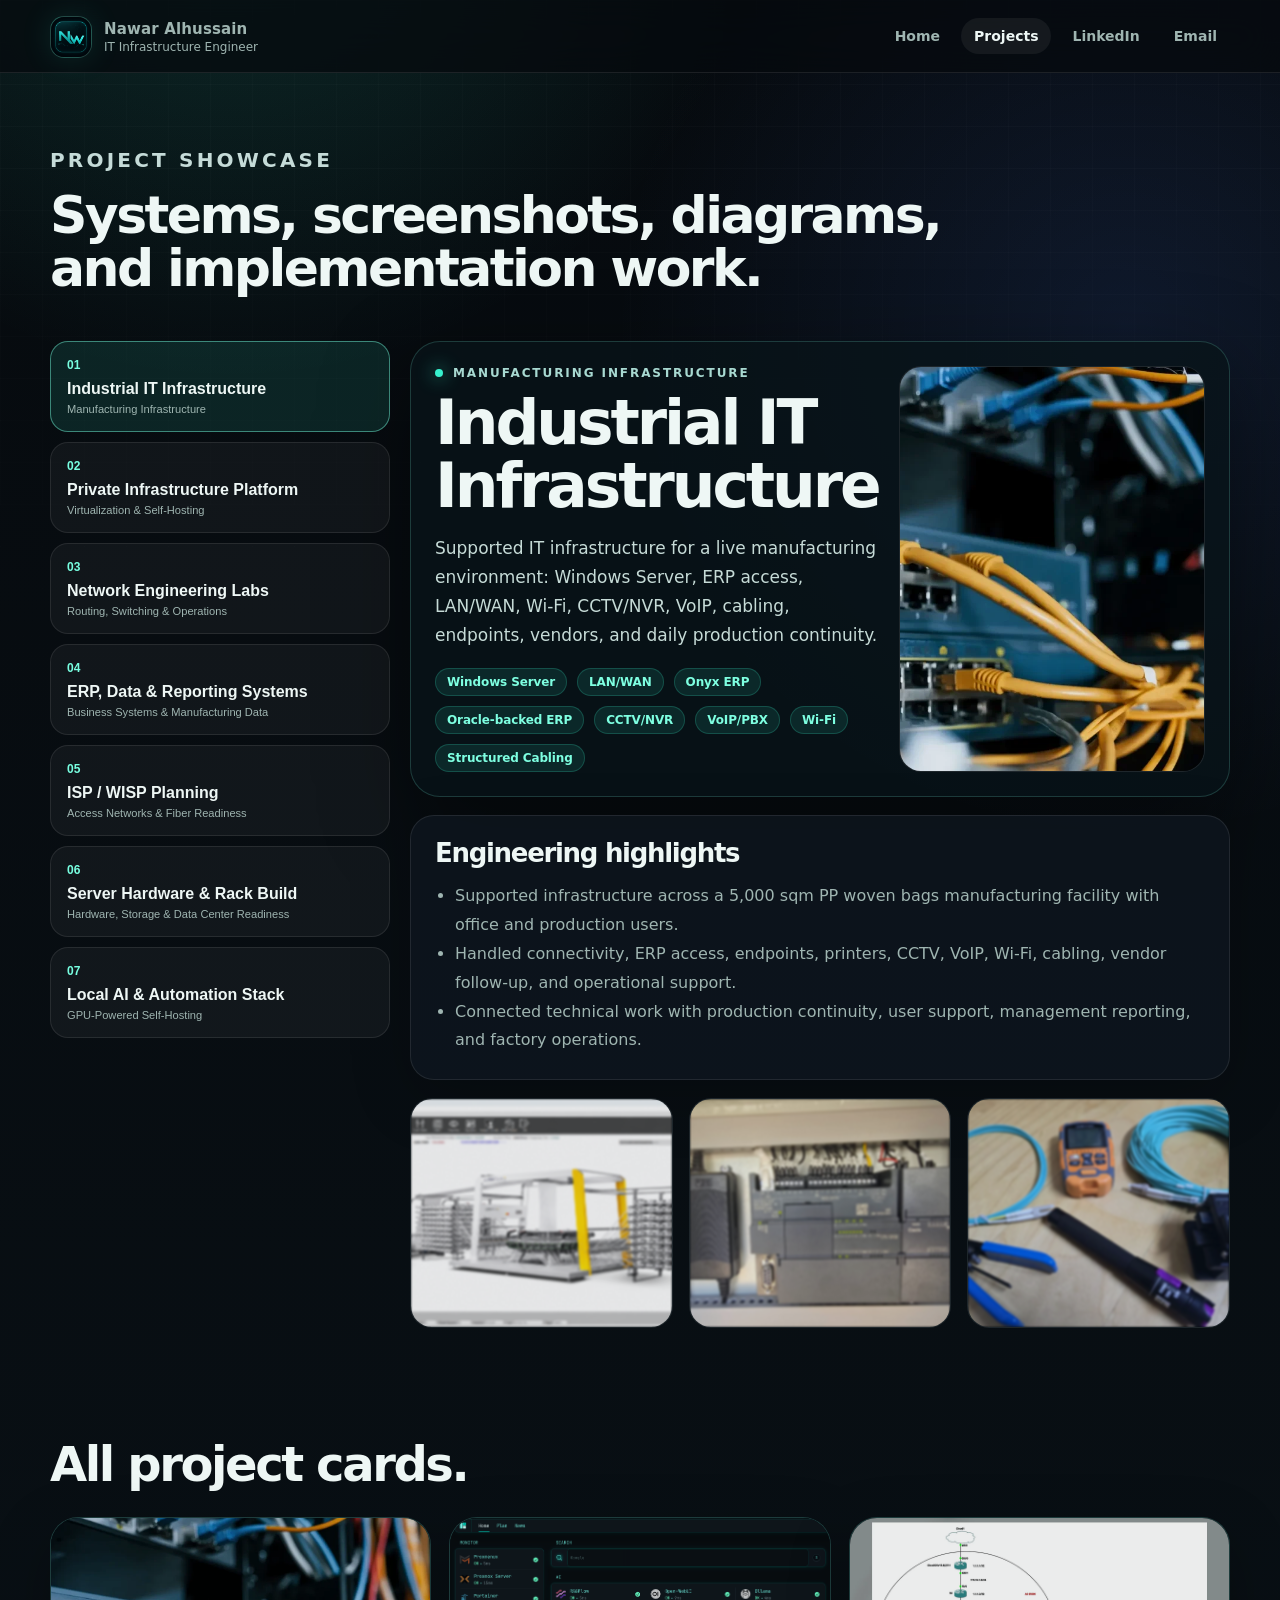
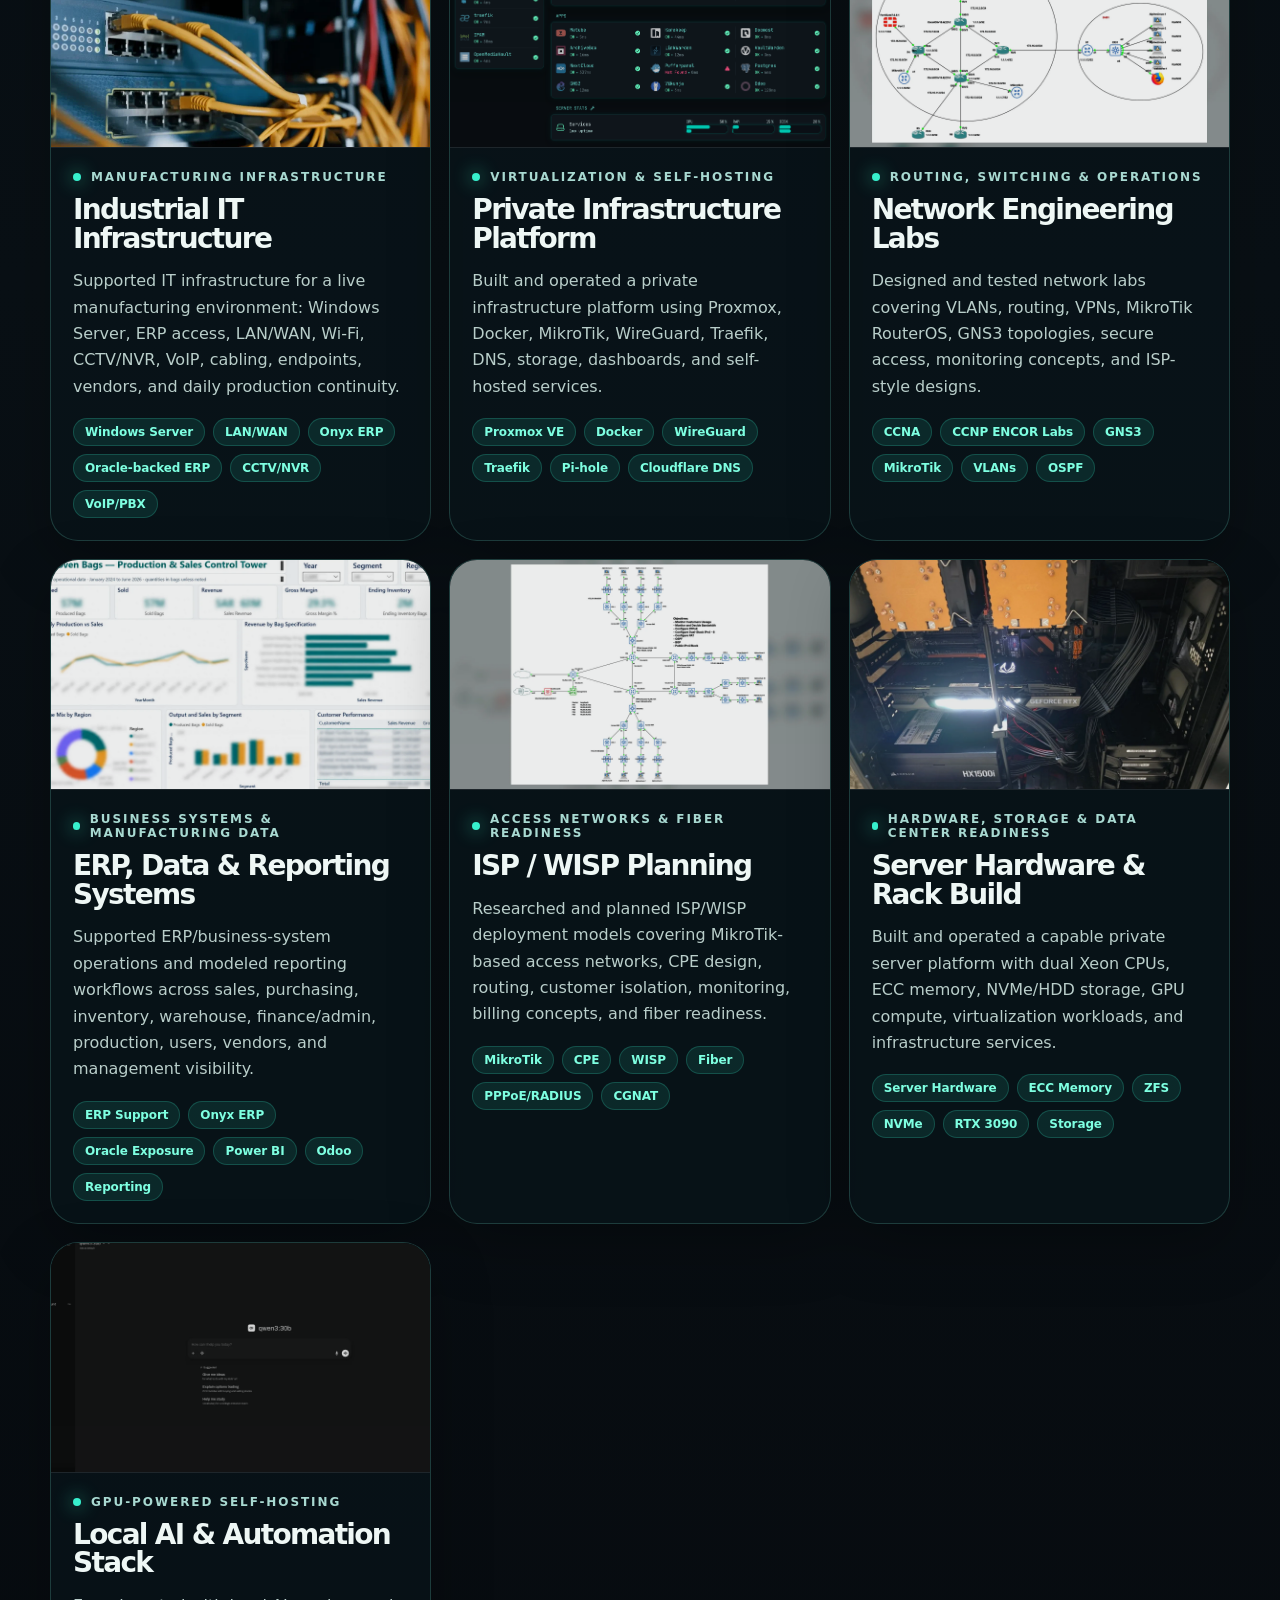
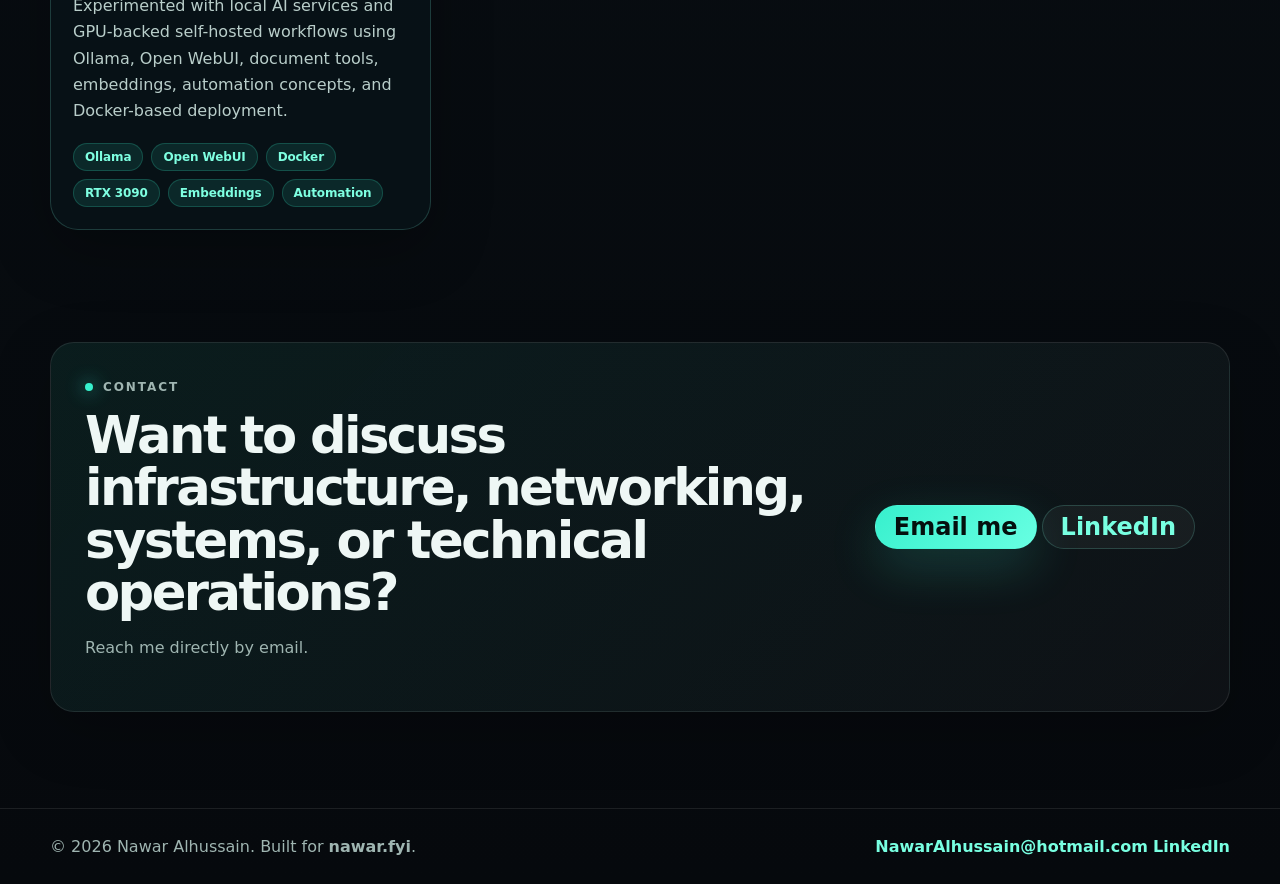
==== commit 43490296: "Update projects.html" ====
--- a/projects.html
+++ b/projects.html
@@ -22,6 +22,7 @@
       <nav class="nav-links" aria-label="Main navigation">
         <a href="index.html">Home</a>
         <a class="active" href="projects.html">Projects</a>
+        <a href="https://www.linkedin.com/in/nawaralhussain" target="_blank" rel="noopener noreferrer">LinkedIn</a>
         <a data-mailto href="mailto:NawarAlhussain@hotmail.com">Email</a>
       </nav>
     </div>
@@ -58,7 +59,10 @@
           <h2>Want to discuss infrastructure, networking, systems, or technical operations?</h2>
           <p>Reach me directly by email.</p>
         </div>
-        <a class="button primary" data-mailto href="mailto:NawarAlhussain@hotmail.com">Email me</a>
+        <div class="contact-actions">
+          <a class="button primary" data-mailto href="mailto:NawarAlhussain@hotmail.com">Email me</a>
+          <a class="button ghost" href="https://www.linkedin.com/in/nawaralhussain" target="_blank" rel="noopener noreferrer">LinkedIn</a>
+        </div>
       </div>
     </section>
   </main>
@@ -66,7 +70,10 @@
   <footer class="site-footer">
     <div class="container footer-row">
       <span>© 2026 <span data-site-name>Nawar Alhussain</span>. Built for <strong>nawar.fyi</strong>.</span>
-      <a data-mailto data-site-email href="mailto:NawarAlhussain@hotmail.com">NawarAlhussain@hotmail.com</a>
+      <span class="footer-links">
+        <a data-mailto data-site-email href="mailto:NawarAlhussain@hotmail.com">NawarAlhussain@hotmail.com</a>
+        <a href="https://www.linkedin.com/in/nawaralhussain" target="_blank" rel="noopener noreferrer">LinkedIn</a>
+      </span>
     </div>
   </footer>
 
--- a/assets/css/styles.css
+++ b/assets/css/styles.css
@@ -128,7 +128,7 @@
   background: rgba(255, 255, 255, 0.045);
   color: var(--text);
   font-weight: 900;
-  font-size: 14px;
+  font-size: 24px;
   box-shadow: none;
   transition: transform 160ms ease, border-color 160ms ease, background 160ms ease;
 }
@@ -164,7 +164,7 @@
 h1, h2, h3 { margin: 0; line-height: 1.02; letter-spacing: -0.05em; }
 
 .hero h1 {
-  font-size: clamp(54px, 8vw, 60px);
+  font-size: clamp(54px, 8vw, 50px);
   max-width: 820px;
 }
 
@@ -300,7 +300,7 @@
 }
 
 .section-header h2 {
-  font-size: clamp(34px, 4.3vw, 58px);
+  font-size: clamp(34px, 4.3vw, 48px);
   max-width: 760px;
 }
 
@@ -443,7 +443,7 @@
 .page-hero {
   padding: 70px 0 26px;
 }
-.page-hero h1 { font-size: clamp(48px, 7vw, 92px); max-width: 980px; }
+.page-hero h1 { font-size: clamp(48px, 7vw, 52px); max-width: 980px; }
 .page-hero p { color: #c5dbd8; max-width: 780px; line-height: 1.7; font-size: 20px; }
 
 .project-workbench {
